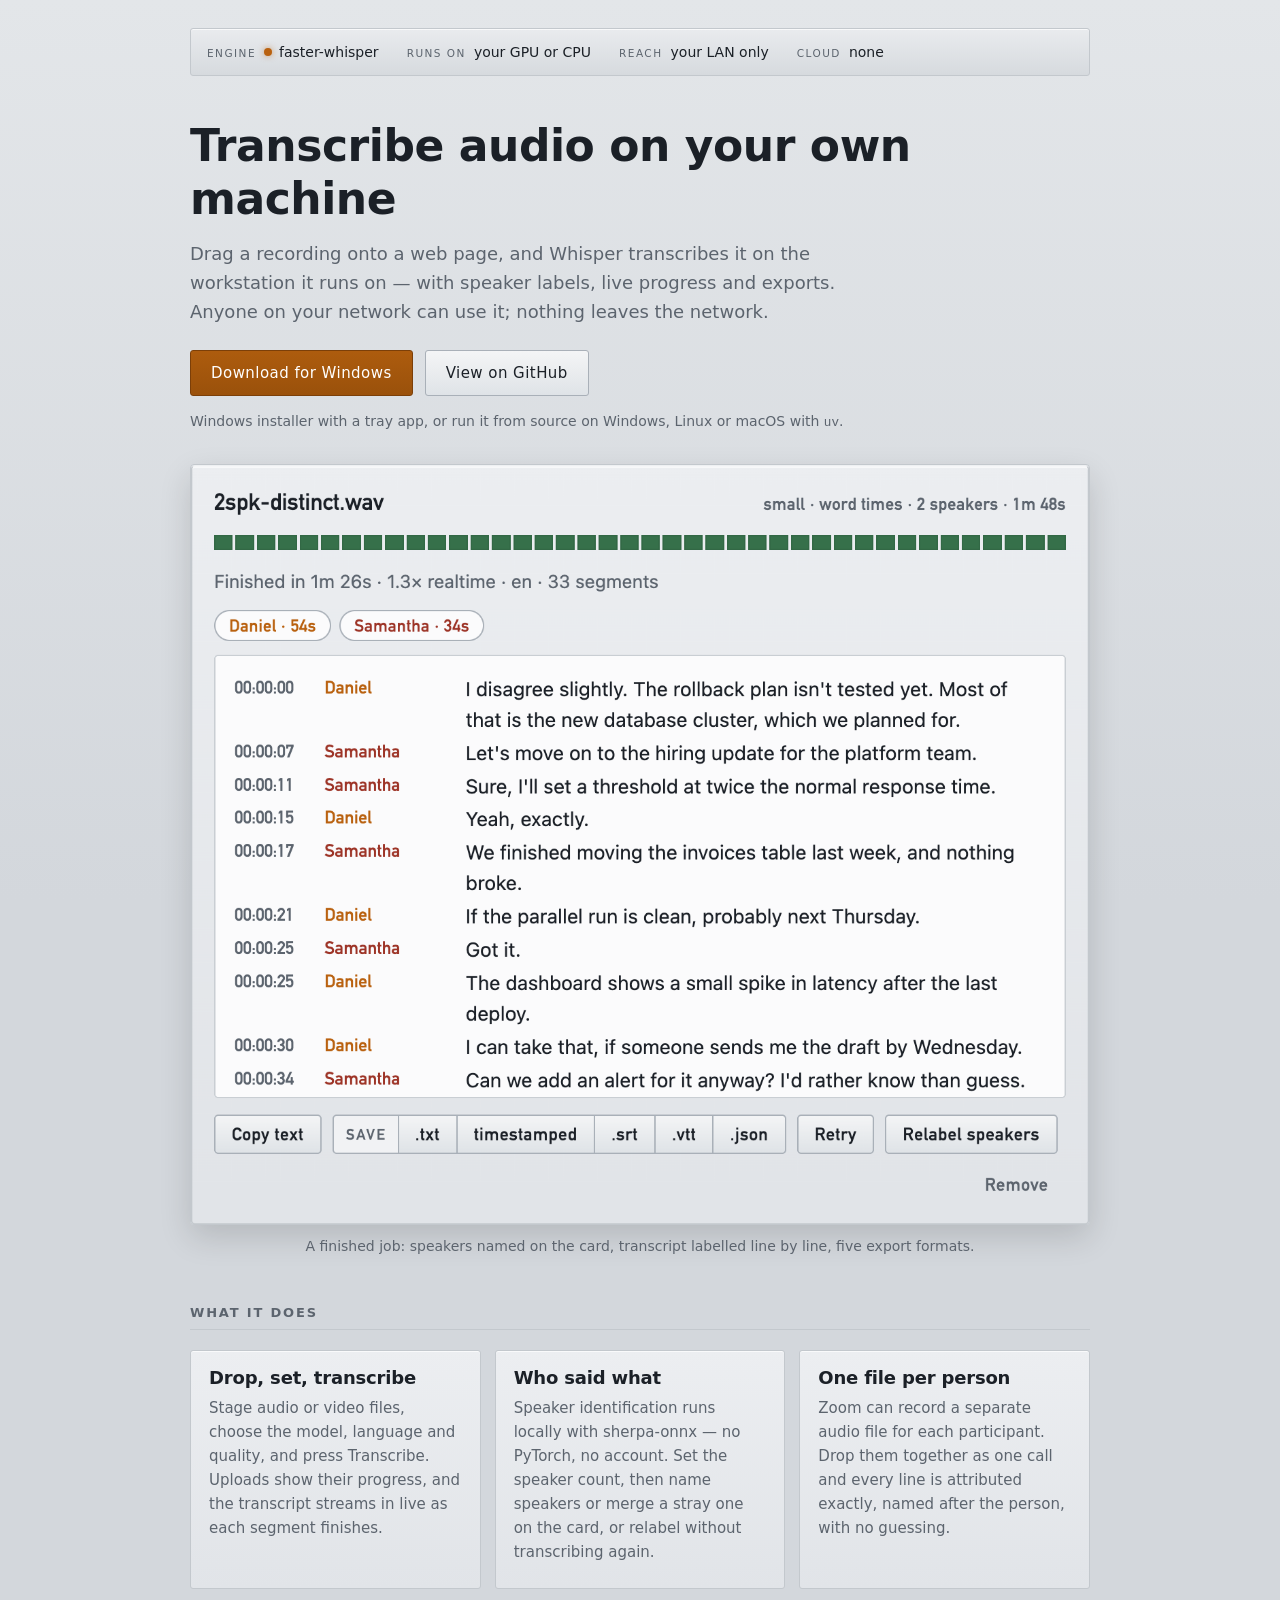
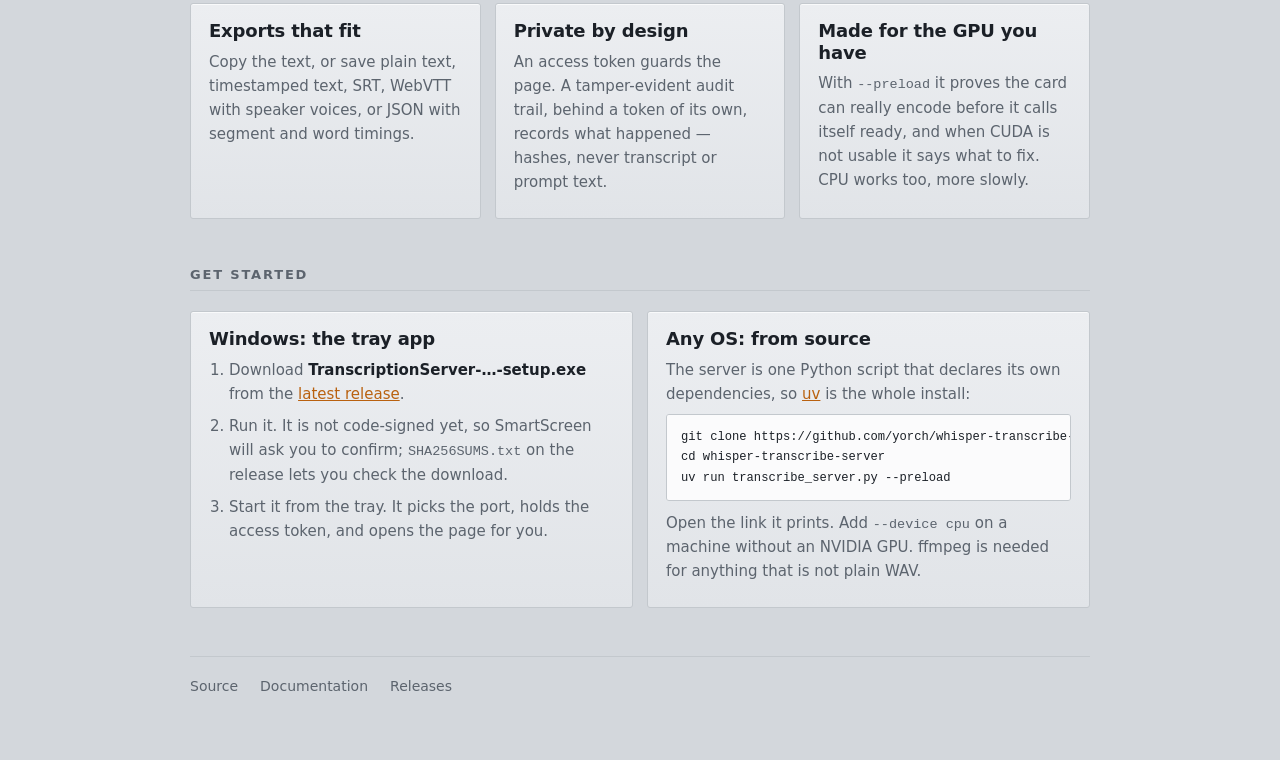
==== site/index.html @ 503afd6c "docs: add a GitHub Pages project page site/ is a single static page -- what the server does, a real " ====
<!doctype html>
<html lang="en">
<head>
<meta charset="utf-8">
<meta name="viewport" content="width=device-width, initial-scale=1">
<title>Transcription Server — Whisper on your own machine</title>
<meta name="description" content="Drag-and-drop Whisper transcription served over your LAN. Runs on your workstation's GPU; nothing leaves the network.">
<meta name="color-scheme" content="light dark">
<link rel="stylesheet" href="site.css">
</head>
<body>
<div class="wrap">

  <header class="readout" aria-label="At a glance">
    <dl><dt>Engine</dt><dd><span class="lamp"></span>faster-whisper</dd></dl>
    <dl><dt>Runs on</dt><dd>your GPU or CPU</dd></dl>
    <dl><dt>Reach</dt><dd>your LAN only</dd></dl>
    <dl><dt>Cloud</dt><dd>none</dd></dl>
  </header>

  <main>
    <section class="hero">
      <h1>Transcribe audio on your own machine</h1>
      <p class="lede">Drag a recording onto a web page, and Whisper transcribes it on
      the workstation it runs on — with speaker labels, live progress and exports.
      Anyone on your network can use it; nothing leaves the network.</p>
      <div class="cta">
        <a class="button primary" href="https://github.com/yorch/whisper-transcribe-server/releases/latest">Download for Windows</a>
        <a class="button" href="https://github.com/yorch/whisper-transcribe-server">View on GitHub</a>
      </div>
      <p class="fine">Windows installer with a tray app, or run it from source on
      Windows, Linux or macOS with <code>uv</code>.</p>
    </section>

    <figure class="shot">
      <picture>
        <source srcset="img/card-dark.png" media="(prefers-color-scheme: dark)">
        <img src="img/card-light.png" width="1320" height="1116"
             alt="A finished transcription card: two named speakers, Daniel and Samantha, with their talk time, a timestamped transcript labelled by speaker, and buttons to copy, save as txt, srt, vtt or json, retry and relabel speakers.">
      </picture>
      <figcaption>A finished job: speakers named on the card, transcript labelled
      line by line, five export formats.</figcaption>
    </figure>

    <section>
      <h2>What it does</h2>
      <div class="grid">
        <article>
          <h3>Drop, set, transcribe</h3>
          <p>Stage audio or video files, choose the model, language and quality,
          and press Transcribe. Uploads show their progress, and the transcript
          streams in live as each segment finishes.</p>
        </article>
        <article>
          <h3>Who said what</h3>
          <p>Speaker identification runs locally with sherpa-onnx — no PyTorch, no
          account. Set the speaker count, then name speakers or merge a stray one
          on the card, or relabel without transcribing again.</p>
        </article>
        <article>
          <h3>One file per person</h3>
          <p>Zoom can record a separate audio file for each participant. Drop them
          together as one call and every line is attributed exactly, named after
          the person, with no guessing.</p>
        </article>
        <article>
          <h3>Exports that fit</h3>
          <p>Copy the text, or save plain text, timestamped text, SRT, WebVTT with
          speaker voices, or JSON with segment and word timings.</p>
        </article>
        <article>
          <h3>Private by design</h3>
          <p>An access token guards the page. A tamper-evident audit trail, behind
          a token of its own, records what happened — hashes, never transcript or
          prompt text.</p>
        </article>
        <article>
          <h3>Made for the GPU you have</h3>
          <p>With <code>--preload</code> it proves the card can really encode before
          it calls itself ready, and when CUDA is not usable it says what to fix.
          CPU works too, more slowly.</p>
        </article>
      </div>
    </section>

    <section>
      <h2>Get started</h2>
      <div class="steps">
        <article>
          <h3>Windows: the tray app</h3>
          <ol>
            <li>Download <strong>TranscriptionServer-…-setup.exe</strong> from the
            <a href="https://github.com/yorch/whisper-transcribe-server/releases/latest">latest release</a>.</li>
            <li>Run it. It is not code-signed yet, so SmartScreen will ask you to
            confirm; <code>SHA256SUMS.txt</code> on the release lets you check the
            download.</li>
            <li>Start it from the tray. It picks the port, holds the access token,
            and opens the page for you.</li>
          </ol>
        </article>
        <article>
          <h3>Any OS: from source</h3>
          <p>The server is one Python script that declares its own dependencies,
          so <a href="https://docs.astral.sh/uv/">uv</a> is the whole install:</p>
          <pre><code>git clone https://github.com/yorch/whisper-transcribe-server
cd whisper-transcribe-server
uv run transcribe_server.py --preload</code></pre>
          <p>Open the link it prints. Add <code>--device cpu</code> on a machine
          without an NVIDIA GPU. ffmpeg is needed for anything that is not plain
          WAV.</p>
        </article>
      </div>
    </section>
  </main>

  <footer>
    <a href="https://github.com/yorch/whisper-transcribe-server">Source</a>
    <a href="https://github.com/yorch/whisper-transcribe-server#readme">Documentation</a>
    <a href="https://github.com/yorch/whisper-transcribe-server/releases">Releases</a>
  </footer>
</div>
</body>
</html>
---- site/site.css ----
/* The project page wears the app's own look: the same palette, type and
   instrument-panel surfaces, light and dark. Standalone on purpose -- the site
   must not depend on static/, which belongs to the server. */

:root{
  color-scheme:light dark;
  --ink:#1b2027;
  --muted:#5c646e;
  --amber:#b9610f;
  --on-amber:#fff;
  /* The primary button: deep enough for white text to pass WCAG AA
     (4.6-5.9:1 across the gradient) -- the palette's own amber is not. */
  --go-top:#ad5c0e;
  --go-bottom:#9a510b;
  --go-hover-top:#b0600f;
  --go-hover-bottom:#a0540c;
  --go-active:#93490a;
  --go-edge:#7c3f08;
  --green:#36704a;
  --bg-top:#e3e6e9;
  --bg-bottom:#d3d7dc;
  --raised-top:#e9ebee;
  --raised-bottom:#d6dade;
  --card-top:#eceef1;
  --card-bottom:#e1e4e8;
  --line:#a9b0b8;
  --line-soft:#c3c8cd;
  --paper:#fbfbfc;
  --sheen:rgba(255,255,255,.7);
  --btn-top:#f4f5f6;
  --btn-bottom:#dfe3e7;
  --display:"Bahnschrift","DIN Alternate","Roboto Condensed",system-ui,sans-serif;
  --body:"Segoe UI Variable Text","Segoe UI",system-ui,-apple-system,sans-serif;
  --mono:ui-monospace,"Cascadia Mono","SF Mono",Menlo,Consolas,monospace;
}

@media (prefers-color-scheme:dark){
  :root{
    --ink:#e3e6ea;
    --muted:#9aa3ad;
    --amber:#e08a3a;
    /* The lifted amber is light: white on it fails contrast, ink passes. */
    --on-amber:#16191c;
    /* Lifted amber with ink text (6.6:1 and up) rather than white. */
    --go-top:#e8964a;
    --go-bottom:#e08a3a;
    --go-hover-top:#efa25c;
    --go-hover-bottom:#e8964a;
    --go-active:#d47e2f;
    --go-edge:#b8702c;
    --green:#5fae7a;
    --bg-top:#1b1e22;
    --bg-bottom:#15181b;
    --raised-top:#282c32;
    --raised-bottom:#212429;
    --card-top:#262a30;
    --card-bottom:#202328;
    --line:#4a515a;
    --line-soft:#3a4048;
    --paper:#1a1d21;
    --sheen:rgba(255,255,255,.05);
    --btn-top:#343a42;
    --btn-bottom:#2a2f36;
  }
}

*,*::before,*::after{box-sizing:border-box}

html,body{margin:0}

body{
  background:var(--bg-bottom);
  background-image:linear-gradient(180deg,var(--bg-top) 0%,var(--bg-bottom) 100%);
  background-attachment:fixed;
  color:var(--ink);
  font-family:var(--body);
  font-size:16px;
  line-height:1.6;
  padding:28px 20px 64px;
}

.wrap{max-width:900px;margin:0 auto}

a{color:var(--amber)}

a:focus-visible,.button:focus-visible{outline:2px solid var(--amber);outline-offset:2px}

code{font-family:var(--mono);font-size:.9em}

/* The same readout strip the app opens with. */
.readout{
  border:1px solid var(--line-soft);
  background:linear-gradient(180deg,var(--raised-top),var(--raised-bottom));
  box-shadow:inset 0 1px 0 var(--sheen);
  border-radius:3px;
  padding:12px 16px;
  display:flex;flex-wrap:wrap;gap:6px 28px;align-items:baseline;
}

.readout dl{margin:0;display:flex;gap:8px;align-items:baseline}

.readout dt{
  font-family:var(--display);font-size:10.5px;letter-spacing:.14em;
  text-transform:uppercase;color:var(--muted);
}

.readout dd{margin:0;font-family:var(--display);font-size:14px}

.lamp{
  width:8px;height:8px;border-radius:50%;display:inline-block;
  margin-right:7px;vertical-align:1px;
  background:var(--amber);box-shadow:0 0 6px rgba(185,97,15,.55);
}

h1,h2,h3{font-family:var(--display);font-weight:600;letter-spacing:-.01em;line-height:1.2}

.hero{margin:44px 0 30px}

h1{font-size:clamp(30px,5vw,44px);margin:0 0 14px}

.lede{font-size:18px;color:var(--muted);max-width:60ch;margin:0 0 24px}

.cta{display:flex;flex-wrap:wrap;gap:12px}

.button{
  display:inline-block;text-decoration:none;
  font-family:var(--display);font-size:15px;letter-spacing:.03em;
  color:var(--ink);
  background:linear-gradient(180deg,var(--btn-top),var(--btn-bottom));
  border:1px solid var(--line);border-radius:3px;
  padding:10px 20px;
}

.button.primary{
  color:var(--on-amber);
  background:linear-gradient(180deg,var(--go-top),var(--go-bottom));
  border-color:var(--go-edge);
}

.fine{color:var(--muted);font-size:14px;margin:14px 0 0}

.shot{margin:0 0 48px}

.shot img{
  display:block;width:100%;height:auto;
  border:1px solid var(--line-soft);border-radius:4px;
  box-shadow:0 12px 32px rgba(0,0,0,.14);
}

.shot figcaption{color:var(--muted);font-size:14px;margin-top:10px;text-align:center}

section{margin-bottom:48px}

h2{
  font-size:13px;letter-spacing:.14em;text-transform:uppercase;color:var(--muted);
  border-bottom:1px solid var(--line-soft);padding-bottom:8px;margin:0 0 20px;
}

.grid{display:grid;grid-template-columns:repeat(auto-fit,minmax(250px,1fr));gap:14px}

.steps{display:grid;grid-template-columns:repeat(auto-fit,minmax(320px,1fr));gap:14px}

article{
  border:1px solid var(--line-soft);border-radius:3px;
  background:linear-gradient(180deg,var(--card-top),var(--card-bottom));
  box-shadow:inset 0 1px 0 var(--sheen);
  padding:16px 18px;
}

h3{font-size:18px;margin:0 0 8px}

article p,article li{margin:0 0 8px;color:var(--muted);font-size:15px}

article ol{padding-left:20px;margin:0}

article strong{color:var(--ink);font-weight:600}

pre{
  background:var(--paper);border:1px solid var(--line-soft);border-radius:3px;
  padding:12px 14px;overflow-x:auto;margin:0 0 10px;
  font-size:13.5px;line-height:1.5;
}

footer{
  border-top:1px solid var(--line-soft);padding-top:18px;
  display:flex;flex-wrap:wrap;gap:22px;
  font-family:var(--display);font-size:14px;
}

footer a{color:var(--muted);text-decoration:none}

footer a:hover{color:var(--ink)}

@media (prefers-reduced-motion:reduce){*{transition:none!important}}
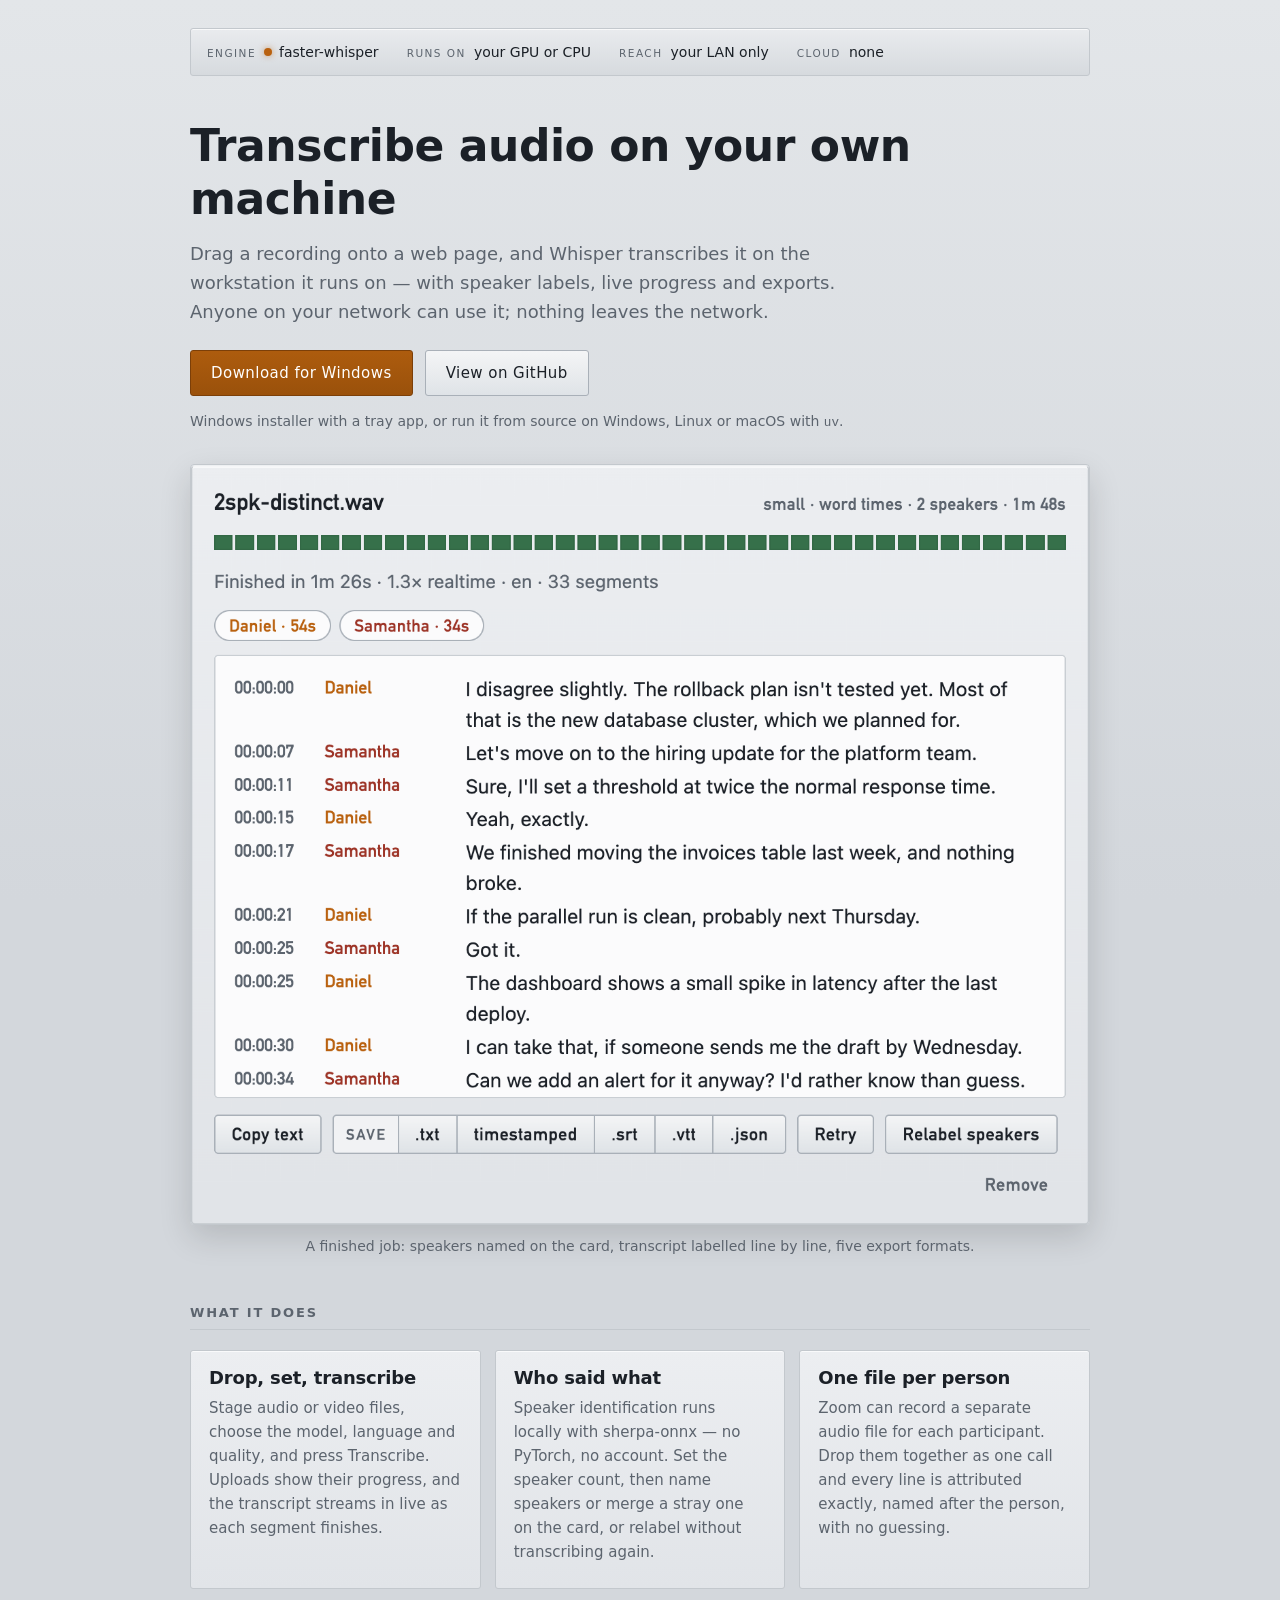
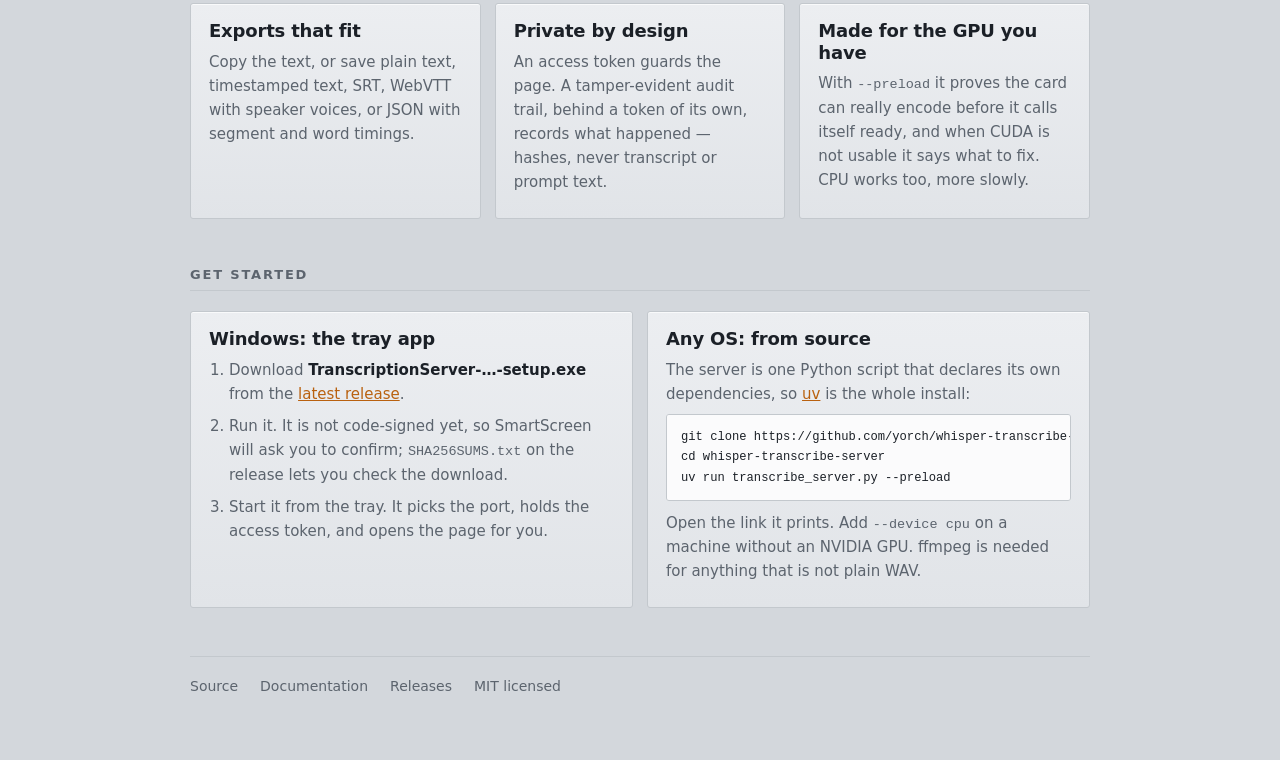
==== commit f75610d4: "docs: license the project under MIT A public repository with no licence is all rights reserved: read" ====
--- a/site/index.html
+++ b/site/index.html
@@ -117,6 +117,7 @@
     <a href="https://github.com/yorch/whisper-transcribe-server">Source</a>
     <a href="https://github.com/yorch/whisper-transcribe-server#readme">Documentation</a>
     <a href="https://github.com/yorch/whisper-transcribe-server/releases">Releases</a>
+    <a href="https://github.com/yorch/whisper-transcribe-server/blob/main/LICENSE">MIT licensed</a>
   </footer>
 </div>
 </body>
